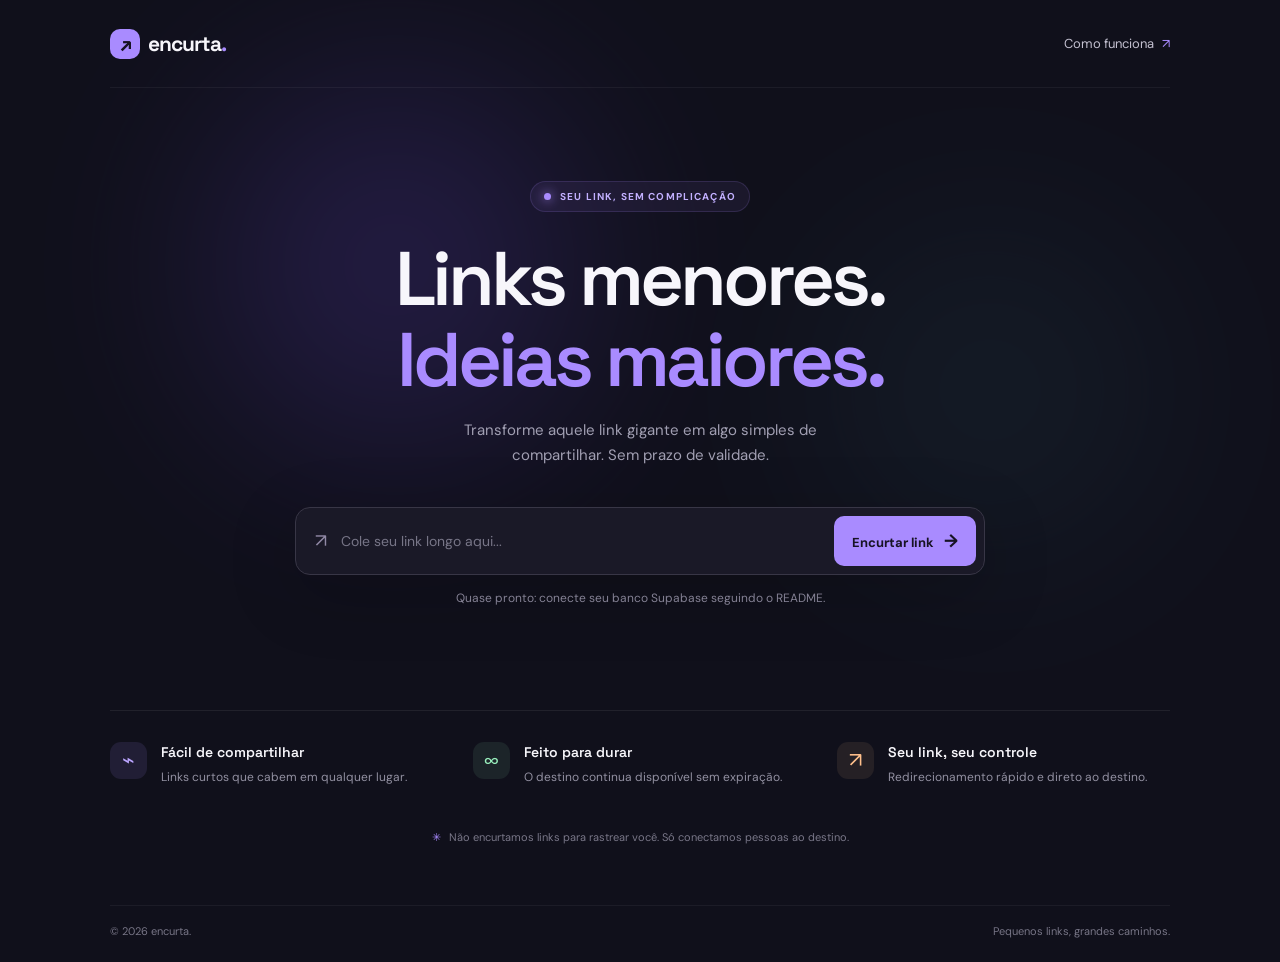
==== index.html @ 87e2c5ba "Create Supabase-backed link shortener website" ====
<!doctype html>
<html lang="pt-BR">
<head>
  <meta charset="utf-8">
  <meta name="viewport" content="width=device-width, initial-scale=1">
  <meta name="theme-color" content="#10101b">
  <meta name="description" content="Encurte links longos em segundos, com links permanentes e compartilháveis.">
  <title>encurta. — links simples, ideias livres</title>
  <link rel="preconnect" href="https://fonts.googleapis.com">
  <link rel="preconnect" href="https://fonts.gstatic.com" crossorigin>
  <link href="https://fonts.googleapis.com/css2?family=DM+Sans:wght@400;500;600;700&family=Space+Grotesk:wght@400;500;600;700&display=swap" rel="stylesheet">
  <link rel="stylesheet" href="./style.css">
  <script src="./config.js"></script>
  <script src="./app.js" defer></script>
</head>
<body>
  <div class="ambient ambient-one"></div><div class="ambient ambient-two"></div>
  <header class="topbar wrap">
    <a class="brand" href="./" aria-label="Encurta início"><span class="brand-icon">↗</span> encurta<span class="brand-dot">.</span></a>
    <a class="top-link" href="#como-funciona">Como funciona <span aria-hidden="true">↗</span></a>
  </header>
  <main class="wrap">
    <section class="hero">
      <div class="eyebrow"><span class="pulse"></span> SEU LINK, SEM COMPLICAÇÃO</div>
      <h1>Links menores.<br><span>Ideias maiores.</span></h1>
      <p class="hero-copy">Transforme aquele link gigante em algo simples de compartilhar. Sem prazo de validade.</p>
      <form class="shortener" id="shortenForm" novalidate>
        <label class="sr-only" for="longUrl">Cole seu link longo</label>
        <span class="input-icon" aria-hidden="true">↗</span>
        <input id="longUrl" name="url" type="url" placeholder="Cole seu link longo aqui..." autocomplete="url" required>
        <button id="shortenButton" type="submit">Encurtar link <span aria-hidden="true">→</span></button>
      </form>
      <p class="form-message" id="formMessage" role="status" aria-live="polite">Seus links são permanentes e ficam salvos com segurança.</p>
      <section class="result-card" id="resultCard" hidden aria-live="polite">
        <div class="result-label">SEU LINK CURTO ESTÁ PRONTO <span class="success-check">✓</span></div>
        <div class="result-row"><a id="shortUrl" href="#" target="_blank" rel="noopener noreferrer"></a><button class="copy-button" id="copyButton" type="button">Copiar</button></div>
        <p class="destination" id="destination"></p>
      </section>
    </section>
    <section class="features" id="como-funciona">
      <div class="feature"><span class="feature-icon violet">⌁</span><div><h2>Fácil de compartilhar</h2><p>Links curtos que cabem em qualquer lugar.</p></div></div>
      <div class="feature"><span class="feature-icon green">∞</span><div><h2>Feito para durar</h2><p>O destino continua disponível sem expiração.</p></div></div>
      <div class="feature"><span class="feature-icon orange">↗</span><div><h2>Seu link, seu controle</h2><p>Redirecionamento rápido e direto ao destino.</p></div></div>
    </section>
    <div class="privacy-note"><span aria-hidden="true">✳</span> Não encurtamos links para rastrear você. Só conectamos pessoas ao destino.</div>
  </main>
  <footer class="wrap footer"><span>© <span id="year"></span> encurta.</span><span>Pequenos links, grandes caminhos.</span></footer>
</body>
</html>
---- style.css ----
@import url('https://fonts.googleapis.com/css2?family=DM+Sans:wght@400;500;600;700&family=Space+Grotesk:wght@400;500;600;700&display=swap');
:root{color-scheme:dark;--bg:#10101b;--panel:#191925;--line:#30303e;--text:#f7f6fb;--muted:#a19fb2;--purple:#a98bff;--green:#99efbd}*{box-sizing:border-box}html{scroll-behavior:smooth}body{margin:0;min-height:100vh;background:var(--bg);color:var(--text);font-family:'DM Sans',sans-serif;overflow-x:hidden}.wrap{width:min(1060px,calc(100% - 48px));margin-inline:auto}.ambient{position:absolute;z-index:-1;pointer-events:none;border-radius:50%;filter:blur(100px);opacity:.2}.ambient-one{width:370px;height:370px;top:80px;left:calc(50% - 430px);background:#714ce4}.ambient-two{width:340px;height:340px;top:220px;right:calc(50% - 520px);background:#326a75;opacity:.13}.topbar{height:88px;display:flex;align-items:center;justify-content:space-between;border-bottom:1px solid #ffffff0d}.brand{display:flex;align-items:center;gap:8px;color:var(--text);font:700 21px 'Space Grotesk',sans-serif;text-decoration:none;letter-spacing:-1px}.brand-icon{display:grid;place-items:center;width:30px;height:30px;border-radius:10px;background:#a98bff;color:#181324;font-size:20px}.brand-dot{color:var(--purple);margin-left:-8px}.top-link{color:#c3c0d0;font-size:13px;text-decoration:none}.top-link span{color:var(--purple);margin-left:5px}.hero{text-align:center;padding:93px 0 0}.eyebrow{display:inline-flex;align-items:center;gap:9px;color:#c2b0ff;background:#a98bff13;border:1px solid #a98bff27;border-radius:20px;padding:8px 13px;font-size:10px;font-weight:700;letter-spacing:1.15px}.pulse{width:7px;height:7px;border-radius:50%;background:#a98bff;box-shadow:0 0 11px #a98bff}h1{font:600 clamp(48px,7vw,76px)/1.07 'Space Grotesk',sans-serif;letter-spacing:-4px;margin:26px 0 17px}h1 span{color:var(--purple)}.hero-copy{max-width:440px;margin:0 auto;color:var(--muted);font-size:15px;line-height:1.7}.shortener{display:flex;align-items:center;gap:12px;width:min(690px,100%);margin:38px auto 0;padding:8px 8px 8px 19px;background:#1a1927;border:1px solid #383646;border-radius:15px;box-shadow:0 18px 70px #0003}.input-icon{font-size:19px;color:#9189a6}input{flex:1;min-width:0;border:0;outline:0;background:transparent;color:var(--text);font:14px 'DM Sans',sans-serif}input::placeholder{color:#777587}button{font-family:inherit;cursor:pointer}.shortener button{border:0;border-radius:10px;padding:13px 18px;background:var(--purple);color:#171324;font-size:13px;font-weight:700;white-space:nowrap;transition:transform .2s,background .2s}.shortener button:hover{transform:translateY(-1px);background:#bca7ff}.shortener button:disabled{opacity:.7;cursor:wait}.shortener button span{font-size:18px;margin-left:7px}.form-message{min-height:20px;margin:15px 0 0;color:#848194;font-size:12px}.form-message.error{color:#ff9f9f}.form-message.success{color:var(--green)}.result-card{width:min(690px,100%);margin:20px auto 0;padding:18px 20px;text-align:left;background:#1a1927;border:1px solid #a98bff55;border-radius:14px;animation:appear .25s ease}.result-card[hidden]{display:none}.result-label{font-size:10px;font-weight:700;letter-spacing:1px;color:#b8a4ff}.success-check{float:right;color:var(--green);font-size:15px}.result-row{display:flex;align-items:center;justify-content:space-between;gap:15px;margin-top:12px}.result-row a{overflow:hidden;text-overflow:ellipsis;white-space:nowrap;color:#f3efff;font:500 17px 'Space Grotesk',sans-serif;text-decoration:none}.copy-button{flex:none;padding:9px 14px;border:1px solid #ffffff20;border-radius:8px;background:#ffffff09;color:#e5e1ef;font-size:12px}.copy-button:hover{background:#ffffff15}.destination{overflow:hidden;text-overflow:ellipsis;white-space:nowrap;margin:11px 0 0;color:#858295;font-size:11px}.features{display:grid;grid-template-columns:repeat(3,1fr);gap:30px;margin:100px auto 0;padding:31px 0;border-top:1px solid #ffffff12}.feature{display:flex;align-items:flex-start;gap:14px}.feature-icon{display:grid;flex:none;place-items:center;width:37px;height:37px;border-radius:11px;font-size:21px}.violet{background:#a98bff1d;color:#bba5ff}.green{background:#99efbd16;color:#99efbd}.orange{background:#ffc08c16;color:#ffc08c}.feature h2{margin:1px 0 7px;font:600 14px 'Space Grotesk',sans-serif}.feature p{margin:0;color:#9290a1;font-size:12px;line-height:1.6}.privacy-note{display:flex;align-items:center;justify-content:center;gap:8px;margin:12px 0 61px;color:#797788;font-size:11px}.privacy-note span{color:#a98bff}.footer{display:flex;justify-content:space-between;padding:18px 0 24px;border-top:1px solid #ffffff0d;color:#777586;font-size:11px}.sr-only{position:absolute;width:1px;height:1px;padding:0;margin:-1px;overflow:hidden;clip:rect(0,0,0,0);white-space:nowrap;border:0}.spinner{display:inline-block;width:12px;height:12px;border:2px solid #17132455;border-top-color:#171324;border-radius:50%;animation:spin .7s linear infinite;vertical-align:-2px}@keyframes spin{to{transform:rotate(360deg)}}@keyframes appear{from{opacity:0;transform:translateY(5px)}to{opacity:1;transform:translateY(0)}}
@media(max-width:680px){.wrap{width:min(100% - 36px,520px)}.topbar{height:72px}.hero{padding-top:72px}h1{letter-spacing:-2.7px}.hero-copy{font-size:14px}.shortener{gap:8px;padding:7px 7px 7px 13px}.shortener button{padding:12px 11px;font-size:12px}.features{grid-template-columns:1fr;gap:23px;margin-top:72px;padding:27px 0}.privacy-note{align-items:flex-start;text-align:center;line-height:1.5;margin-bottom:45px}.footer{font-size:10px}.result-card{padding:16px}.result-row a{font-size:14px}}@media(max-width:390px){.shortener{flex-wrap:wrap}.shortener input{font-size:13px}.shortener button{width:100%}.input-icon{margin-left:3px}}
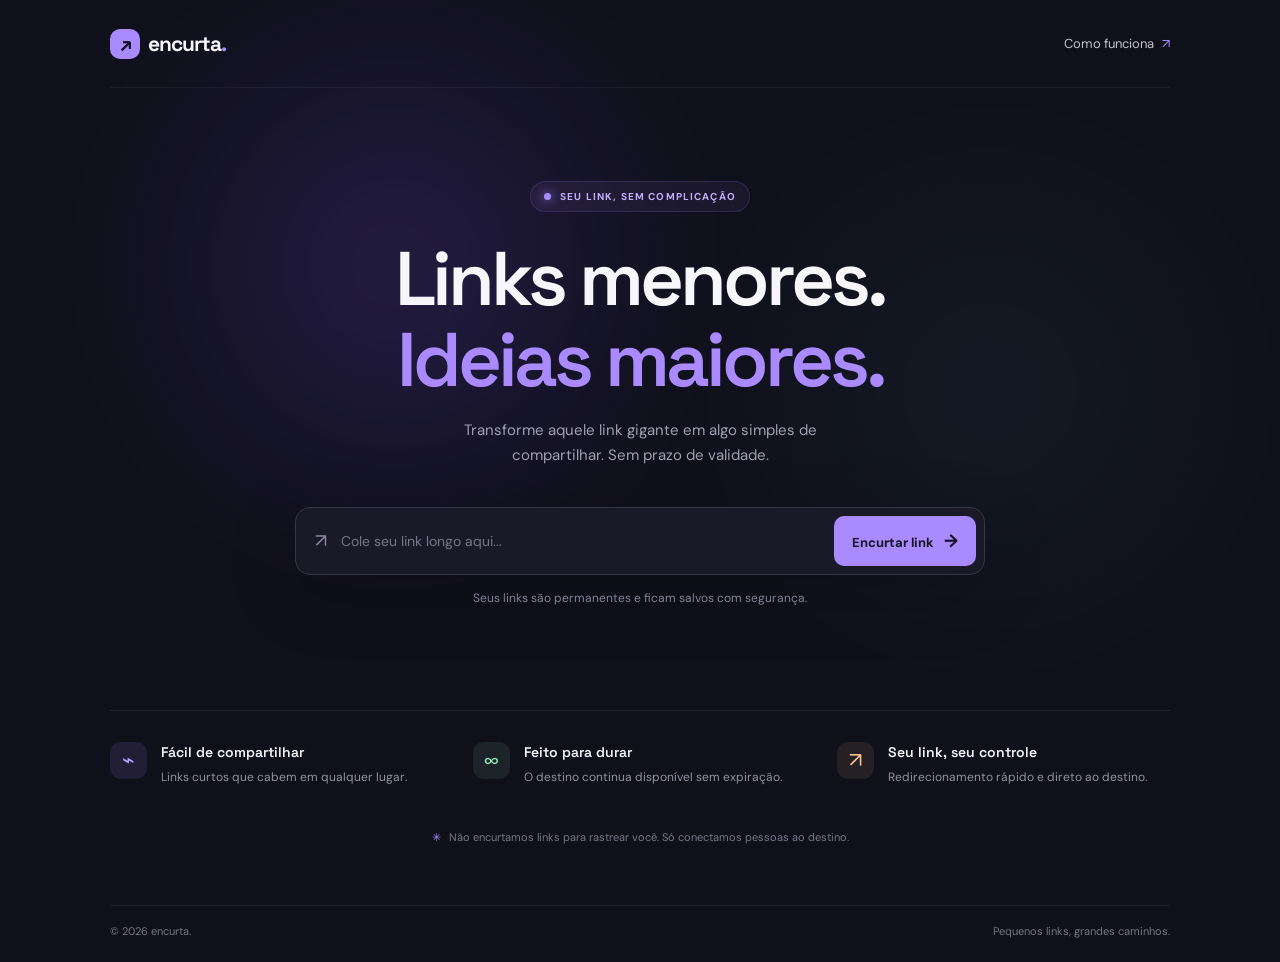
==== commit 67772263: "Move link shortener backend to Cloudflare Workers and D1" ====
--- a/index.html
+++ b/index.html
@@ -10,13 +10,12 @@
   <link rel="preconnect" href="https://fonts.gstatic.com" crossorigin>
   <link href="https://fonts.googleapis.com/css2?family=DM+Sans:wght@400;500;600;700&family=Space+Grotesk:wght@400;500;600;700&display=swap" rel="stylesheet">
   <link rel="stylesheet" href="./style.css">
-  <script src="./config.js"></script>
   <script src="./app.js" defer></script>
 </head>
 <body>
   <div class="ambient ambient-one"></div><div class="ambient ambient-two"></div>
   <header class="topbar wrap">
-    <a class="brand" href="./" aria-label="Encurta início"><span class="brand-icon">↗</span> encurta<span class="brand-dot">.</span></a>
+    <a class="brand" href="/" aria-label="Encurta início"><span class="brand-icon">↗</span> encurta<span class="brand-dot">.</span></a>
     <a class="top-link" href="#como-funciona">Como funciona <span aria-hidden="true">↗</span></a>
   </header>
   <main class="wrap">
